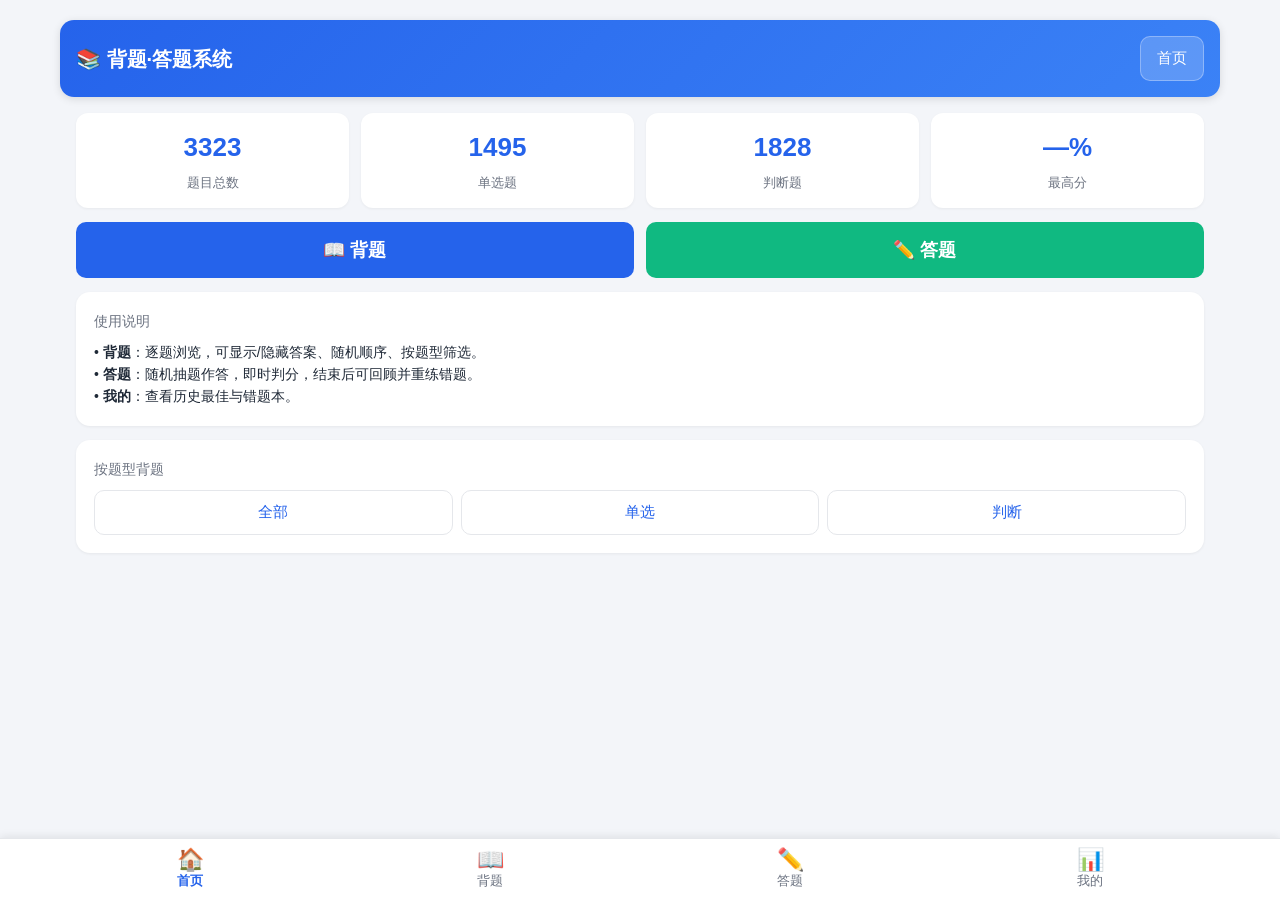
==== static_version/index.html @ 499decf0 "updated index.html" ====
<!DOCTYPE html>
<html lang="zh-CN">
<head>
<meta charset="UTF-8">
<meta name="viewport" content="width=device-width, initial-scale=1, maximum-scale=1, user-scalable=no">
<meta name="theme-color" content="#2563eb">
<title>背题·答题系统</title>
<style>
:root{
  --primary:#2563eb; --primary-d:#1d4ed8; --bg:#f3f5f9; --card:#fff;
  --text:#1f2937; --muted:#6b7280; --line:#e5e7eb;
  --ok:#16a34a; --err:#dc2626; --warn:#d97706;
  --radius:14px;
}
*{box-sizing:border-box; -webkit-tap-highlight-color:transparent;}
html,body{margin:0;padding:0;}
body{font-family:-apple-system,BlinkMacSystemFont,"PingFang SC","Microsoft YaHei","Segoe UI",Roboto,sans-serif;
  background:var(--bg); color:var(--text); line-height:1.6;}
#app{max-width:min(100%,1200px);margin:0 auto;min-height:100vh;display:flex;flex-direction:column;padding:clamp(8px,1.6vw,20px);}
header{position:sticky;top:0;z-index:20;background:linear-gradient(135deg,var(--primary),#3b82f6);
  color:#fff;padding:clamp(10px,1.6vw,16px);display:flex;align-items:center;gap:clamp(8px,1.2vw,12px);box-shadow:0 2px 8px rgba(0,0,0,.12);border-radius:var(--radius);}
header h1{font-size:clamp(16px,2.2vw,20px);margin:0;font-weight:600;flex:1;white-space:nowrap;overflow:hidden;text-overflow:ellipsis;}
header .btn{background:rgba(255,255,255,.18);border:1px solid rgba(255,255,255,.3);}
.btn{display:inline-block;border:none;border-radius:10px;padding:clamp(8px,1.2vw,12px) clamp(10px,1.6vw,16px);font-size:clamp(13px,1.4vw,15px);
  cursor:pointer;color:#fff;background:var(--primary);transition:.15s;text-align:center;}
.btn:active{transform:scale(.97);}
.btn:disabled{opacity:.5;cursor:not-allowed;}
.btn.ghost{background:#fff;color:var(--primary);border:1px solid var(--line);}
.btn.block{display:block;width:100%;}
.btn.big{padding:clamp(12px,1.8vw,16px);font-size:clamp(15px,1.8vw,18px);font-weight:600;}
main{flex:1;padding:clamp(10px,1.6vw,16px);padding-bottom:80px;}
.card{background:var(--card);border-radius:var(--radius);padding:clamp(12px,2vw,18px);margin-bottom:clamp(10px,1.6vw,14px);
  box-shadow:0 1px 3px rgba(0,0,0,.06);}
.card h2{margin:0 0 12px;font-size:clamp(14px,1.6vw,16px);}
.muted{color:var(--muted);font-size:clamp(12px,1.3vw,14px);}
.grid2{display:grid;grid-template-columns:repeat(auto-fit,minmax(min(100%,280px),1fr));gap:clamp(8px,1.2vw,12px);}
.pill{display:inline-block;padding:2px 10px;border-radius:999px;font-size:12px;color:#fff;}
.pill.sel{background:#3b82f6;} .pill.jud{background:#10b981;}
.tabs{display:flex;gap:clamp(6px,1vw,10px);margin-bottom:clamp(10px,1.6vw,14px);}
.tab{flex:1;text-align:center;padding:clamp(8px,1.2vw,10px);border-radius:10px;background:#fff;border:1px solid var(--line);
  cursor:pointer;font-size:clamp(13px,1.4vw,15px);color:var(--muted);}
.tab.on{background:var(--primary);color:#fff;border-color:var(--primary);font-weight:600;}
.statrow{display:flex;gap:clamp(8px,1.2vw,12px);margin-bottom:clamp(10px,1.6vw,14px);flex-wrap:wrap;}
.stat{flex:1;background:#fff;border-radius:12px;padding:clamp(10px,1.6vw,14px);text-align:center;box-shadow:0 1px 3px rgba(0,0,0,.05);min-width:140px;}
.stat b{font-size:clamp(20px,2.4vw,26px);display:block;color:var(--primary);}
.stat span{font-size:clamp(11px,1.2vw,13px);color:var(--muted);}
.qtype{display:inline-block;font-size:clamp(11px,1.2vw,13px);padding:1px clamp(6px,1vw,10px);border-radius:6px;margin-bottom:8px;}
.qtype.sel{background:#eff6ff;color:var(--primary);}
.qtype.jud{background:#ecfdf5;color:#059669;}
.stem{font-size:clamp(15px,1.8vw,19px);font-weight:600;margin:0 0 14px;}
.opt{display:block;width:100%;text-align:left;background:#f8fafc;border:1px solid var(--line);
  border-radius:10px;padding:clamp(10px,1.4vw,13px);margin-bottom:clamp(6px,1vw,8px);font-size:clamp(14px,1.5vw,16px);cursor:pointer;}
.opt .k{display:inline-block;width:clamp(22px,2.2vw,26px);height:clamp(22px,2.2vw,26px);line-height:clamp(22px,2.2vw,26px);text-align:center;
  border-radius:50%;background:#e2e8f0;color:#475569;font-weight:700;margin-right:8px;}
.opt.right{background:#f0fdf4;border-color:var(--ok);color:#14532d;}
.opt.right .k{background:var(--ok);color:#fff;}
.opt.wrong{background:#fef2f2;border-color:var(--err);color:#7f1d1d;}
.opt.wrong .k{background:var(--err);color:#fff;}
.opt.dim{opacity:.5;}
.opt:disabled{cursor:default;}
.ansbox{margin-top:12px;padding:clamp(10px,1.4vw,12px);border-radius:10px;background:#fefce8;border:1px solid #fde68a;font-size:clamp(13px,1.4vw,15px);}
.navbar{display:flex;gap:clamp(6px,1vw,10px);align-items:center;margin-top:clamp(10px,1.4vw,14px);}
.navbar .btn{flex:1;}
.jump{display:flex;align-items:center;gap:clamp(6px,1vw,10px);margin-top:clamp(10px,1.4vw,12px);}
.jump input{flex:1;padding:clamp(8px,1.2vw,10px);border:1px solid var(--line);border-radius:10px;font-size:clamp(13px,1.4vw,15px);text-align:center;}
.progress{height:clamp(6px,0.8vw,10px);background:#e5e7eb;border-radius:999px;overflow:hidden;margin:clamp(8px,1.2vw,12px) 0;}
.progress>div{height:100%;background:var(--primary);width:0;transition:.2s;}
.answer-btn{flex:1;border:2px dashed #cbd5e1;background:#fff;color:var(--primary);}
.toolbar{display:flex;gap:clamp(6px,1vw,10px);margin-bottom:clamp(10px,1.6vw,14px);flex-wrap:wrap;}
.toolbar .btn{flex:1;min-width:clamp(100px,14vw,140px);}
.badge{font-size:clamp(12px,1.3vw,14px);}
.hidden{display:none!important;}
.upload-zone{border:2px dashed #cbd5e1;border-radius:12px;padding:clamp(16px,2vw,24px);text-align:center;color:var(--muted);margin-bottom:clamp(10px,1.6vw,14px);}
.msgok{color:var(--ok);font-size:clamp(13px,1.4vw,15px);}
.msgerr{color:var(--err);font-size:clamp(13px,1.4vw,15px);}
label.chk{display:flex;align-items:center;gap:6px;font-size:clamp(13px,1.4vw,15px);padding:6px 0;}
input[type=number],select{width:100%;padding:clamp(8px,1.2vw,10px);border:1px solid var(--line);border-radius:10px;font-size:clamp(14px,1.5vw,16px);}
.result-big{font-size:clamp(32px,5vw,48px);font-weight:800;text-align:center;color:var(--primary);margin:8px 0 2px;}
.result-sub{text-align:center;color:var(--muted);margin-bottom:clamp(12px,1.8vw,16px);}
.wnum{font-size:clamp(12px,1.2vw,13px);color:var(--muted);margin-bottom:8px;}
footer{position:fixed;bottom:0;left:0;width:100%;background:var(--card);box-shadow:0 -2px 8px rgba(0,0,0,.08);border-top:1px solid var(--line);z-index:20;}
footer .nav{display:flex;max-width:min(100%,1200px);margin:0 auto;}
footer .nav div{flex:1;text-align:center;padding:clamp(8px,1.2vw,10px) 4px clamp(6px,0.8vw,8px);font-size:clamp(11px,1.2vw,13px);color:var(--muted);cursor:pointer;}
footer .nav div.on{color:var(--primary);font-weight:600;}
footer .nav div b{display:block;font-size:clamp(18px,2.2vw,22px);line-height:1;}
</style>
</head>
<body>
<div id="app">
  <header>
    <h1 id="appTitle">📚 背题·答题系统</h1>
    <button class="btn" id="btnHome" onclick="goHome()">首页</button>
  </header>
  <main id="main"></main>
  <footer id="footNav">
    <div class="nav">
      <div onclick="goHome()" id="f1"><b>🏠</b>首页</div>
      <div onclick="goStudy()" id="f2"><b>📖</b>背题</div>
      <div onclick="goQuiz()" id="f3"><b>✏️</b>答题</div>
      <div onclick="goMine()" id="f4"><b>📊</b>我的</div>
    </div>
  </footer>
</div>
<div id="loading" style="text-align:center;padding:60px 0;color:#6b7280;">题库加载中…</div>
<script>
"use strict";
let BANK=[];let META={total:0,choice:0,judge:0};
const $=id=>document.getElementById(id);
async function loadData(){
  try{
    const r=await fetch('data/questions.json',{cache:'no-store'});
    const data=await r.json();
    BANK=data.items||[];META=data.meta||{};
    $('loading').style.display='none';
    $('app').style.display='flex';
    goHome();
  }catch(e){
    $('loading').innerHTML='题库加载失败：请确认 data/questions.json 存在。<br><button class="btn" style="margin-top:10px" onclick="location.reload()">重试</button>';
  }
}
function shuffle(a){a=a.slice();for(let i=a.length-1;i>0;i--){const j=Math.floor(Math.random()*(i+1));[a[i],a[j]]=[a[j],a[i]];}return a;}
function esc(s){return String(s==null?'':s).replace(/[&<>"']/g,c=>({'&':'&amp;','<':'&lt;','>':'&gt;','"':'&quot;',"'":'&#39;'}[c]));}
function typeClass(t){return t==='单选'?'sel':'jud';}
function pill(t){return '<span class="qtype '+typeClass(t)+'">'+esc(t)+'</span>';}
function filterByType(t){if(t==='全部')return BANK;return BANK.filter(q=>q.type===t);}
function setFoot(a){['f1','f2','f3','f4'].forEach(f=>$(f).classList.toggle('on',f==='f'+a));}
function render(html){$('main').innerHTML=html;}

/* ================= 滑动切换题目 ================= */
let touchStartX=0, touchStartY=0, touchEndX=0, touchEndY=0, currentPage='home';
const mainEl=$('main');
mainEl.addEventListener('touchstart',e=>{
  touchStartX=e.changedTouches[0].screenX;
  touchStartY=e.changedTouches[0].screenY;
},{passive:true});
mainEl.addEventListener('touchend',e=>{
  touchEndX=e.changedTouches[0].screenX;
  touchEndY=e.changedTouches[0].screenY;
  handleSwipe();
},{passive:true});
function handleSwipe(){
  const dx=touchEndX-touchStartX, dy=touchEndY-touchStartY;
  if(Math.abs(dx)<50||Math.abs(dy)>Math.abs(dx)*1.2)return; // 阈值与方向判断
  if(currentPage==='study'){dx>0?studyNav(-1):studyNav(1);}
  else if(currentPage==='quiz'){dx>0?quizNav(-1):quizNav(1);}
}

/* ================= 首页 ================= */
function goHome(){
  currentPage='home';
  setFoot(1);
  $('appTitle').textContent='📚 背题·答题系统';
  const pct=localStorage.getItem('bestPct')||'—';
  render(`
    <div class="statrow">
      <div class="stat"><b>${META.total}</b><span>题目总数</span></div>
      <div class="stat"><b>${META.choice}</b><span>单选题</span></div>
      <div class="stat"><b>${META.judge}</b><span>判断题</span></div>
      <div class="stat"><b>${pct}%</b><span>最高分</span></div>
    </div>
    <div class="grid2">
      <button class="btn block big" onclick="goStudy()">📖 背题</button>
      <button class="btn block big" style="background:#10b981" onclick="goQuiz()">✏️ 答题</button>
    </div>
    <div style="height:14px"></div>
    <div class="card">
      <div class="muted">使用说明</div>
      <div style="font-size:14px;margin-top:8px">
        • <b>背题</b>：逐题浏览，可显示/隐藏答案、随机顺序、按题型筛选。<br>
        • <b>答题</b>：随机抽题作答，即时判分，结束后可回顾并重练错题。<br>
        • <b>我的</b>：查看历史最佳与错题本。
      </div>
    </div>
    <div class="card"><div class="muted">按题型背题</div>
      <div style="display:flex;gap:8px;margin-top:10px">
        <button class="btn block ghost" onclick="startStudy('全部')">全部</button>
        <button class="btn block ghost" onclick="startStudy('单选')">单选</button>
        <button class="btn block ghost" onclick="startStudy('判断')">判断</button>
      </div>
    </div>
  `);
}

/* ================= 背题 ================= */
let studyType='全部',studyIdx=0,studyOrder=[],studyShow=true,autoT=null;
function startStudy(t){studyType=t;studyIdx=0;studyOrder=filterByType(t).map((_,i)=>i);studyShow=true;goStudy();}
function goStudy(){
  currentPage='study';
  setFoot(2);
  $('appTitle').textContent='📖 背题';
  const list=filterByType(studyType);
  if(!list.length){render('<div class="card">该题型暂无题目</div>');return;}
  if(studyIdx>=list.length)studyIdx=0;
  renderStudy(list);
}
function renderStudy(list){
  const q=list[studyOrder[studyIdx]];
  let optHtml='';
  if(q.type==='单选'){
    optHtml=['A','B','C','D'].map((k,i)=>q.options[i]?`<div class="opt"><span class="k">${k}</span>${esc(q.options[i])}</div>`:'').join('');
  }else{
    optHtml='<div class="opt"><span class="k">√</span>正确</div><div class="opt"><span class="k">×</span>错误</div>';
  }
  const ans=q.type==='单选'?q.answer:(q.answer==='√'?'√ 正确':'× 错误');
  const tab=(t)=>`<div class="tab ${studyType===t?'on':''}" onclick="switchStudy('${t}')">${t==='全部'?'全部':(t==='单选'?'单选题':'判断题')}</div>`;
  render(`
    <div class="tabs">${tab('全部')}${tab('单选')}${tab('判断')}</div>
    <div class="card">
      <span class="muted">第 ${studyIdx+1} / ${list.length} 题　题型：${esc(q.type)}</span>
      <p class="stem">${esc(q.question)}</p>
      ${optHtml}
      <div class="ansbox hidden" id="ansArea"><b>答案：</b>${ans}</div>
      <div class="navbar">
        <button class="btn ghost" onclick="studyNav(-1)">‹ 上一题</button>
        <button class="btn answer-btn" id="toggleAns" onclick="toggleAns()">显示答案</button>
        <button class="btn ghost" onclick="studyNav(1)">下一题 ›</button>
      </div>
    </div>
    <div class="jump">
      <input type="number" id="jumpInput" min="1" placeholder="跳转到第几题">
      <button class="btn" onclick="studyJump()">跳转</button>
    </div>
    <div class="toolbar">
      <button class="btn ghost" onclick="studyShuffle()">🔀 随机顺序</button>
      <button class="btn ghost" onclick="studyAuto()">⏩ 自动翻页</button>
    </div>
  `);
  const qa=$('ansArea');
  if(studyShow){qa.classList.remove('hidden');$('toggleAns').textContent='隐藏答案';}
}
function switchStudy(t){startStudy(t);}
function toggleAns(){studyShow=!studyShow;goStudy();}
function studyNav(d){
  const list=filterByType(studyType);
  studyIdx=Math.min(Math.max(0,studyIdx+d),list.length-1);
  renderStudy(list);
}
function studyShuffle(){studyOrder=shuffle(studyOrder);studyIdx=0;goStudy();}
function studyJump(){
  const n=parseInt($('jumpInput').value);if(!n)return;
  studyIdx=Math.min(Math.max(0,n-1),filterByType(studyType).length-1);goStudy();
}
function studyAuto(){
  if(autoT){clearInterval(autoT);autoT=null;goStudy();return;}
  studyShow=true;autoT=setInterval(()=>studyNav(1),2500);
  $('toggleAns').textContent='⏸ 停止';
}



/* ================= 答题 ================= */
let quiz={list:[],pos:0,answers:{}};
function goQuiz(){
  currentPage='quiz';
  setFoot(3);
  $('appTitle').textContent='✏️ 答题';
  render(`
    <div class="card">
      <h2>开始新测验</h2>
      <label class="chk"><input type="checkbox" id="cz" checked> 单选题 (${META.choice})</label>
      <label class="chk"><input type="checkbox" id="cj" checked> 判断题 (${META.judge})</label>
      <div style="margin-top:12px"><div class="muted">题目数量</div>
        <select id="qnum">
          <option value="all">全部题目（随机顺序）</option>
          <option value="10">10 题</option>
          <option value="20" selected>20 题</option>
          <option value="30">30 题</option>
          <option value="50">50 题</option>
          <option value="100">100 题</option>
        </select>
      </div>
      <div style="height:14px"></div>
      <button class="btn block big" onclick="startQuiz()">开始答题</button>
    </div>
    <div class="card"><div class="muted">错题本（${wrongCount()} 题）</div>
      <button class="btn block ghost" style="margin-top:10px" onclick="reviewWrong()">做错题本</button>
    </div>
  `);
}
function startQuiz(){
  const cz=$('cz').checked,cj=$('cj').checked;
  if(!cz&&!cj){alert('请至少选择一种题型');return;}
  let pool=BANK.filter(q=>(q.type==='单选'&&cz)||(q.type==='判断'&&cj));
  pool=shuffle(pool);
  const n=$('qnum').value;
  if(n!=='all')pool=pool.slice(0,parseInt(n));
  quiz={list:pool,pos:0,answers:{}};
  renderQuiz();
}
function ansLabel(q){return q.type==='单选'?q.answer:(q.answer==='√'?'√ 正确':'× 错误');}
function renderQuiz(){
  const L=quiz.list.length;
  if(!L){render('<div class="card">没有符合条件的题目</div>');return;}
  const q=quiz.list[quiz.pos];
  const answered=quiz.answers[quiz.pos]!=null;
  let optHtml='';
  const keys=q.type==='单选'?['A','B','C','D']:['√','×'];
  keys.forEach((k,i)=>{
    if(q.type==='单选'&&!q.options[i])return;
    const chosen=quiz.answers[quiz.pos]===k;
    let cls='opt';
    if(answered){if(k===q.answer)cls+=' right';else if(chosen)cls+=' wrong dim';else cls+=' dim';}
    optHtml+=`<button class="${cls}" ${answered?'disabled':''} onclick="pick('${k}')"><span class="k">${k}</span>${q.type==='单选'?esc(q.options[i]):(k==='√'?'正确':'错误')}</button>`;
  });
  let feed='';
  if(answered){const ok=quiz.answers[quiz.pos]===q.answer;
    feed=`<div class="ansbox">${ok?'✅ 回答正确！':('❌ 回答错误，正确答案：'+ansLabel(q))}</div>`;}
  render(`
    <div class="card">
      <div class="muted">第 ${quiz.pos+1} / ${L} 题　已答对 ${score()} 题</div>
      <div class="progress"><div style="width:${L?Math.round(quiz.pos/L*100):0}%"></div></div>
      <p class="stem">${esc(q.question)}</p>
      ${optHtml}
      ${feed}
      <div class="navbar">
        <button class="btn ghost" ${quiz.pos===0?'disabled':''} onclick="quizNav(-1)">‹ 上一题</button>
        ${answered?'<button class="btn" onclick="quizNext()">'+(quiz.pos===L-1?'查看成绩':'下一题')+' ›</button>':'<button class="btn ghost" disabled>请选择答案</button>'}
      </div>
    </div>
  `);
}


function pick(k){quiz.answers[quiz.pos]=k;renderQuiz();}
function quizNav(d){quiz.pos=Math.min(Math.max(0,quiz.pos+d),quiz.list.length-1);renderQuiz();}
function quizNext(){if(quiz.pos<quiz.list.length-1){quiz.pos++;renderQuiz();}else finishQuiz();}
function score(){let s=0;for(const k in quiz.answers){if(quiz.answers[k]===quiz.list[k].answer)s++;}return s;}
function finishQuiz(){
  const L=quiz.list.length,sc=score(),pct=L?Math.round(sc/L*100):0;
  const best=parseInt(localStorage.getItem('bestPct')||'0');
  if(pct>best)localStorage.setItem('bestPct',pct);
  const wrong=quiz.list.map((q,i)=>({...q,ua:quiz.answers[i]})).filter(q=>q.ua!==q.answer);
  saveWrong(wrong.map(({ua,...rest})=>rest));
  let wrongHtml='';
  if(wrong.length){
    wrongHtml='<div class="card"><h2>❌ 错题回顾（'+wrong.length+' 题）</h2>'+
      wrong.map((q,i)=>wrongQuestionHtml(q,i,q.ua)).join('')
      +'<button class="btn block" style="margin-top:12px" onclick="retryQuiz()">🔁 重练这组错题</button></div>';
  }
  render(`
    <div class="card">
      <div class="result-big">${pct}%</div>
      <div class="result-sub">答对 <b>${sc}</b> / <b>${L}</b> 题</div>
      <div class="grid2">
        <button class="btn block ghost" onclick="goQuiz()">再测一次</button>
        <button class="btn block" onclick="goStudy()">去背题</button>
      </div>
    </div>
    ${wrongHtml}
  `);
}
function retryQuiz(){quiz={list:shuffle(quiz.list.filter((q,i)=>quiz.answers[i]!==q.answer)),pos:0,answers:{}};renderQuiz();}
function reviewWrong(){
  const w=getWrong();
  if(!w.length){alert('暂无错题记录 🎉');return;}
  quiz={list:shuffle(w),pos:0,answers:{}};
  renderQuiz();
}

/* ================= 错题本 ================= */
function wrongQuestionHtml(q,i,ua){
  let opts='';
  if(q.type==='单选'){
    opts=['A','B','C','D'].map((k,j)=>{
      if(!q.options[j])return '';
      let mark='';
      if(ua&&ua===k)mark='<span style="color:var(--err);font-weight:600">✗ 你的答案 </span>';
      if(k===q.answer)mark+='<span style="color:var(--ok);font-weight:600">✓ 正确 </span>';
      return '<div style="padding:4px 0">'+mark+'<b>'+k+'</b> '+esc(q.options[j])+'</div>';
    }).join('');
  }else{
    let uaMark='';
    if(ua&&ua!==q.answer)uaMark='<div style="padding:2px 0"><span style="color:var(--err)">你的答案：'+esc(ua)+'</span></div>';
    opts=uaMark+'<div style="padding:4px 0"><b>√</b> 正确</div><div style="padding:4px 0"><b>×</b> 错误</div>';
  }
  return '<div style="border-bottom:1px solid var(--line);padding:8px 0">'+
    '<div class="muted">'+(i+1)+'. '+(q.type==='单选'?'单选':'判断')+'</div>'+
    '<div style="font-size:14px;margin:8px 0">'+esc(q.question)+'</div>'+
    '<div style="margin:6px 0">'+opts+'</div>'+
    '<div style="font-size:13px;color:var(--ok)">答案：'+ansLabel(q)+'</div>'+
    '</div>';
}

function getWrong(){try{return JSON.parse(localStorage.getItem('wrongbook')||'[]');}catch(e){return [];}}
function saveWrong(arr){
  if(!arr.length)return;
  const map=new Map(getWrong().map(q=>[q.question,q]));
  arr.forEach(q=>map.set(q.question,q));
  localStorage.setItem('wrongbook',JSON.stringify([...map.values()]));
}
function wrongCount(){return getWrong().length;}


function goMine(){
  currentPage='mine';
  setFoot(4);
  $('appTitle').textContent='📊 我的';
  const wr=getWrong(),best=localStorage.getItem('bestPct')||'—';
  render(`
    <div class="statrow">
      <div class="stat"><b>${best}%</b><span>历史最佳正确率</span></div>
      <div class="stat"><b>${wr.length}</b><span>错题本数量</span></div>
    </div>
    <div class="card">
      <h2>错题本</h2>
      ${wr.length===0?'<div class="muted">还没有错题，去做一次题吧。</div>':
        wr.slice(0,200).map((q,i)=>wrongQuestionHtml(q,i)).join('')}
      <div style="height:10px"></div>
      <button class="btn block ghost" onclick="reviewWrong()">开始练习错题</button>
      <button class="btn block ghost" style="margin-top:8px;color:var(--err)" onclick="clearWrong()">清空错题本</button>
    </div>
  `);
}
function clearWrong(){if(confirm('确定清空错题本？')){localStorage.removeItem('wrongbook');goMine();}}

/* ================= 启动 ================= */
$('app').style.display='none';
loadData();
</script>
</body>
</html>
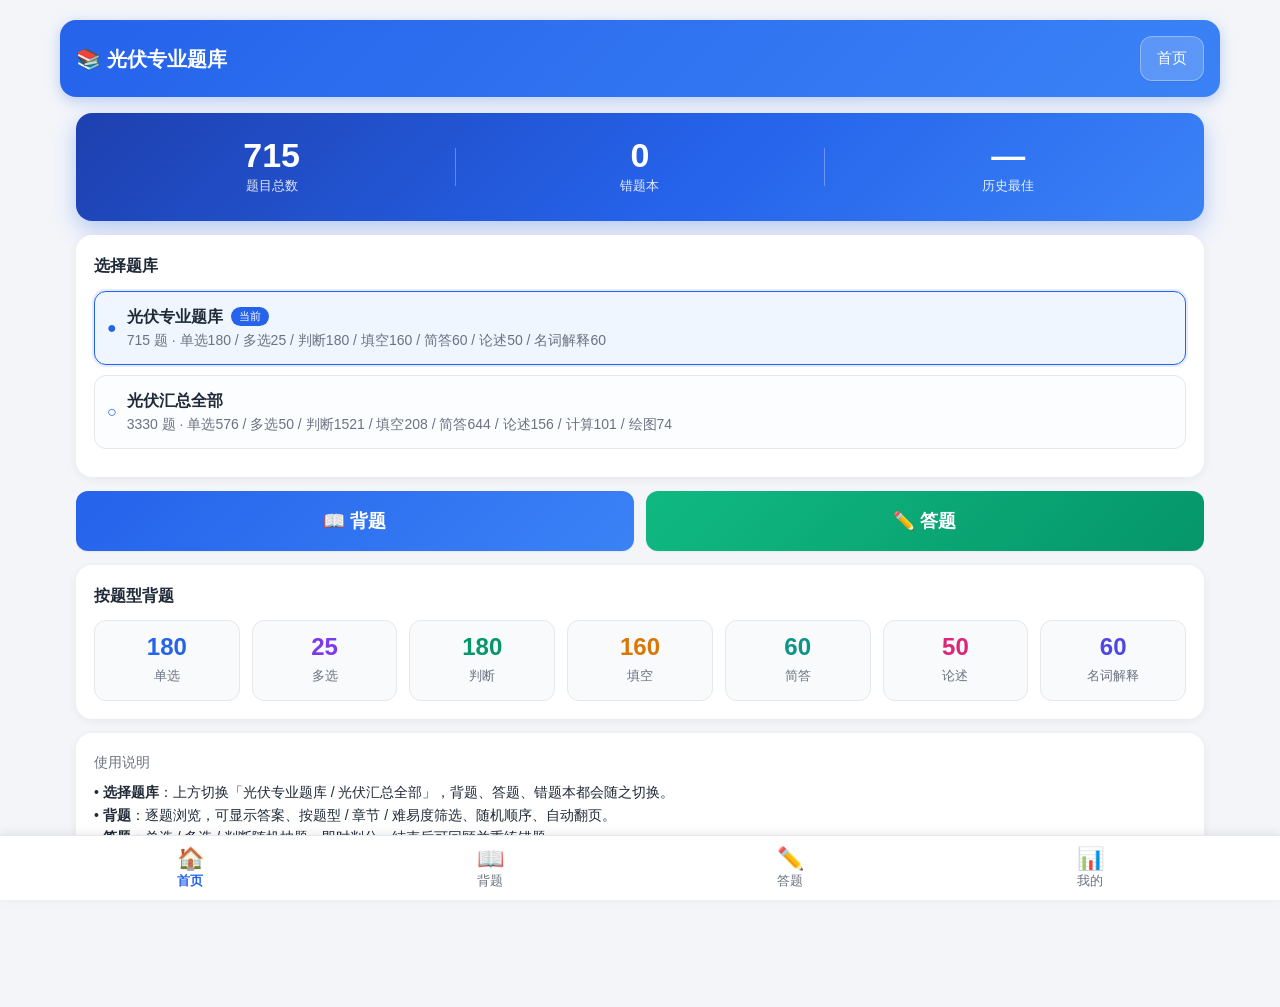
==== commit 6088c4e9: "feat: 多选题库切换 + 光伏汇总全部题库导入，删除 Flask 后端 - 前端重写为纯静态多选题库版：首页选择题库，背题/答题/统计/错题本随题库切换 - 错题本与历史最佳按题库独立存储（旧数据" ====
--- a/static_version/index.html
+++ b/static_version/index.html
@@ -4,91 +4,14 @@
 <meta charset="UTF-8">
 <meta name="viewport" content="width=device-width, initial-scale=1, maximum-scale=1, user-scalable=no">
 <meta name="theme-color" content="#2563eb">
-<title>背题·答题系统</title>
-<style>
-:root{
-  --primary:#2563eb; --primary-d:#1d4ed8; --bg:#f3f5f9; --card:#fff;
-  --text:#1f2937; --muted:#6b7280; --line:#e5e7eb;
-  --ok:#16a34a; --err:#dc2626; --warn:#d97706;
-  --radius:14px;
-}
-*{box-sizing:border-box; -webkit-tap-highlight-color:transparent;}
-html,body{margin:0;padding:0;}
-body{font-family:-apple-system,BlinkMacSystemFont,"PingFang SC","Microsoft YaHei","Segoe UI",Roboto,sans-serif;
-  background:var(--bg); color:var(--text); line-height:1.6;}
-#app{max-width:min(100%,1200px);margin:0 auto;min-height:100vh;display:flex;flex-direction:column;padding:clamp(8px,1.6vw,20px);}
-header{position:sticky;top:0;z-index:20;background:linear-gradient(135deg,var(--primary),#3b82f6);
-  color:#fff;padding:clamp(10px,1.6vw,16px);display:flex;align-items:center;gap:clamp(8px,1.2vw,12px);box-shadow:0 2px 8px rgba(0,0,0,.12);border-radius:var(--radius);}
-header h1{font-size:clamp(16px,2.2vw,20px);margin:0;font-weight:600;flex:1;white-space:nowrap;overflow:hidden;text-overflow:ellipsis;}
-header .btn{background:rgba(255,255,255,.18);border:1px solid rgba(255,255,255,.3);}
-.btn{display:inline-block;border:none;border-radius:10px;padding:clamp(8px,1.2vw,12px) clamp(10px,1.6vw,16px);font-size:clamp(13px,1.4vw,15px);
-  cursor:pointer;color:#fff;background:var(--primary);transition:.15s;text-align:center;}
-.btn:active{transform:scale(.97);}
-.btn:disabled{opacity:.5;cursor:not-allowed;}
-.btn.ghost{background:#fff;color:var(--primary);border:1px solid var(--line);}
-.btn.block{display:block;width:100%;}
-.btn.big{padding:clamp(12px,1.8vw,16px);font-size:clamp(15px,1.8vw,18px);font-weight:600;}
-main{flex:1;padding:clamp(10px,1.6vw,16px);padding-bottom:80px;}
-.card{background:var(--card);border-radius:var(--radius);padding:clamp(12px,2vw,18px);margin-bottom:clamp(10px,1.6vw,14px);
-  box-shadow:0 1px 3px rgba(0,0,0,.06);}
-.card h2{margin:0 0 12px;font-size:clamp(14px,1.6vw,16px);}
-.muted{color:var(--muted);font-size:clamp(12px,1.3vw,14px);}
-.grid2{display:grid;grid-template-columns:repeat(auto-fit,minmax(min(100%,280px),1fr));gap:clamp(8px,1.2vw,12px);}
-.pill{display:inline-block;padding:2px 10px;border-radius:999px;font-size:12px;color:#fff;}
-.pill.sel{background:#3b82f6;} .pill.jud{background:#10b981;}
-.tabs{display:flex;gap:clamp(6px,1vw,10px);margin-bottom:clamp(10px,1.6vw,14px);}
-.tab{flex:1;text-align:center;padding:clamp(8px,1.2vw,10px);border-radius:10px;background:#fff;border:1px solid var(--line);
-  cursor:pointer;font-size:clamp(13px,1.4vw,15px);color:var(--muted);}
-.tab.on{background:var(--primary);color:#fff;border-color:var(--primary);font-weight:600;}
-.statrow{display:flex;gap:clamp(8px,1.2vw,12px);margin-bottom:clamp(10px,1.6vw,14px);flex-wrap:wrap;}
-.stat{flex:1;background:#fff;border-radius:12px;padding:clamp(10px,1.6vw,14px);text-align:center;box-shadow:0 1px 3px rgba(0,0,0,.05);min-width:140px;}
-.stat b{font-size:clamp(20px,2.4vw,26px);display:block;color:var(--primary);}
-.stat span{font-size:clamp(11px,1.2vw,13px);color:var(--muted);}
-.qtype{display:inline-block;font-size:clamp(11px,1.2vw,13px);padding:1px clamp(6px,1vw,10px);border-radius:6px;margin-bottom:8px;}
-.qtype.sel{background:#eff6ff;color:var(--primary);}
-.qtype.jud{background:#ecfdf5;color:#059669;}
-.stem{font-size:clamp(15px,1.8vw,19px);font-weight:600;margin:0 0 14px;}
-.opt{display:block;width:100%;text-align:left;background:#f8fafc;border:1px solid var(--line);
-  border-radius:10px;padding:clamp(10px,1.4vw,13px);margin-bottom:clamp(6px,1vw,8px);font-size:clamp(14px,1.5vw,16px);cursor:pointer;}
-.opt .k{display:inline-block;width:clamp(22px,2.2vw,26px);height:clamp(22px,2.2vw,26px);line-height:clamp(22px,2.2vw,26px);text-align:center;
-  border-radius:50%;background:#e2e8f0;color:#475569;font-weight:700;margin-right:8px;}
-.opt.right{background:#f0fdf4;border-color:var(--ok);color:#14532d;}
-.opt.right .k{background:var(--ok);color:#fff;}
-.opt.wrong{background:#fef2f2;border-color:var(--err);color:#7f1d1d;}
-.opt.wrong .k{background:var(--err);color:#fff;}
-.opt.dim{opacity:.5;}
-.opt:disabled{cursor:default;}
-.ansbox{margin-top:12px;padding:clamp(10px,1.4vw,12px);border-radius:10px;background:#fefce8;border:1px solid #fde68a;font-size:clamp(13px,1.4vw,15px);}
-.navbar{display:flex;gap:clamp(6px,1vw,10px);align-items:center;margin-top:clamp(10px,1.4vw,14px);}
-.navbar .btn{flex:1;}
-.jump{display:flex;align-items:center;gap:clamp(6px,1vw,10px);margin-top:clamp(10px,1.4vw,12px);}
-.jump input{flex:1;padding:clamp(8px,1.2vw,10px);border:1px solid var(--line);border-radius:10px;font-size:clamp(13px,1.4vw,15px);text-align:center;}
-.progress{height:clamp(6px,0.8vw,10px);background:#e5e7eb;border-radius:999px;overflow:hidden;margin:clamp(8px,1.2vw,12px) 0;}
-.progress>div{height:100%;background:var(--primary);width:0;transition:.2s;}
-.answer-btn{flex:1;border:2px dashed #cbd5e1;background:#fff;color:var(--primary);}
-.toolbar{display:flex;gap:clamp(6px,1vw,10px);margin-bottom:clamp(10px,1.6vw,14px);flex-wrap:wrap;}
-.toolbar .btn{flex:1;min-width:clamp(100px,14vw,140px);}
-.badge{font-size:clamp(12px,1.3vw,14px);}
-.hidden{display:none!important;}
-.upload-zone{border:2px dashed #cbd5e1;border-radius:12px;padding:clamp(16px,2vw,24px);text-align:center;color:var(--muted);margin-bottom:clamp(10px,1.6vw,14px);}
-.msgok{color:var(--ok);font-size:clamp(13px,1.4vw,15px);}
-.msgerr{color:var(--err);font-size:clamp(13px,1.4vw,15px);}
-label.chk{display:flex;align-items:center;gap:6px;font-size:clamp(13px,1.4vw,15px);padding:6px 0;}
-input[type=number],select{width:100%;padding:clamp(8px,1.2vw,10px);border:1px solid var(--line);border-radius:10px;font-size:clamp(14px,1.5vw,16px);}
-.result-big{font-size:clamp(32px,5vw,48px);font-weight:800;text-align:center;color:var(--primary);margin:8px 0 2px;}
-.result-sub{text-align:center;color:var(--muted);margin-bottom:clamp(12px,1.8vw,16px);}
-.wnum{font-size:clamp(12px,1.2vw,13px);color:var(--muted);margin-bottom:8px;}
-footer{position:fixed;bottom:0;left:0;width:100%;background:var(--card);box-shadow:0 -2px 8px rgba(0,0,0,.08);border-top:1px solid var(--line);z-index:20;}
-footer .nav{display:flex;max-width:min(100%,1200px);margin:0 auto;}
-footer .nav div{flex:1;text-align:center;padding:clamp(8px,1.2vw,10px) 4px clamp(6px,0.8vw,8px);font-size:clamp(11px,1.2vw,13px);color:var(--muted);cursor:pointer;}
-footer .nav div.on{color:var(--primary);font-weight:600;}
-footer .nav div b{display:block;font-size:clamp(18px,2.2vw,22px);line-height:1;}
-</style>
+<title>光伏题库 · 背题答题</title>
+<link rel="stylesheet" href="vendor/katex.min.css">
+<link rel="stylesheet" href="style.css">
 </head>
 <body>
 <div id="app">
   <header>
-    <h1 id="appTitle">📚 背题·答题系统</h1>
+    <h1 id="appTitle">📚 光伏题库 · 背题答题</h1>
     <button class="btn" id="btnHome" onclick="goHome()">首页</button>
   </header>
   <main id="main"></main>
@@ -102,321 +25,9 @@
   </footer>
 </div>
 <div id="loading" style="text-align:center;padding:60px 0;color:#6b7280;">题库加载中…</div>
-<script>
-"use strict";
-let BANK=[];let META={total:0,choice:0,judge:0};
-const $=id=>document.getElementById(id);
-async function loadData(){
-  try{
-    const r=await fetch('data/questions.json',{cache:'no-store'});
-    const data=await r.json();
-    BANK=data.items||[];META=data.meta||{};
-    $('loading').style.display='none';
-    $('app').style.display='flex';
-    goHome();
-  }catch(e){
-    $('loading').innerHTML='题库加载失败：请确认 data/questions.json 存在。<br><button class="btn" style="margin-top:10px" onclick="location.reload()">重试</button>';
-  }
-}
-function shuffle(a){a=a.slice();for(let i=a.length-1;i>0;i--){const j=Math.floor(Math.random()*(i+1));[a[i],a[j]]=[a[j],a[i]];}return a;}
-function esc(s){return String(s==null?'':s).replace(/[&<>"']/g,c=>({'&':'&amp;','<':'&lt;','>':'&gt;','"':'&quot;',"'":'&#39;'}[c]));}
-function typeClass(t){return t==='单选'?'sel':'jud';}
-function pill(t){return '<span class="qtype '+typeClass(t)+'">'+esc(t)+'</span>';}
-function filterByType(t){if(t==='全部')return BANK;return BANK.filter(q=>q.type===t);}
-function setFoot(a){['f1','f2','f3','f4'].forEach(f=>$(f).classList.toggle('on',f==='f'+a));}
-function render(html){$('main').innerHTML=html;}
-
-/* ================= 滑动切换题目 ================= */
-let touchStartX=0, touchStartY=0, touchEndX=0, touchEndY=0, currentPage='home';
-const mainEl=$('main');
-mainEl.addEventListener('touchstart',e=>{
-  touchStartX=e.changedTouches[0].screenX;
-  touchStartY=e.changedTouches[0].screenY;
-},{passive:true});
-mainEl.addEventListener('touchend',e=>{
-  touchEndX=e.changedTouches[0].screenX;
-  touchEndY=e.changedTouches[0].screenY;
-  handleSwipe();
-},{passive:true});
-function handleSwipe(){
-  const dx=touchEndX-touchStartX, dy=touchEndY-touchStartY;
-  if(Math.abs(dx)<50||Math.abs(dy)>Math.abs(dx)*1.2)return; // 阈值与方向判断
-  if(currentPage==='study'){dx>0?studyNav(-1):studyNav(1);}
-  else if(currentPage==='quiz'){dx>0?quizNav(-1):quizNav(1);}
-}
-
-/* ================= 首页 ================= */
-function goHome(){
-  currentPage='home';
-  setFoot(1);
-  $('appTitle').textContent='📚 背题·答题系统';
-  const pct=localStorage.getItem('bestPct')||'—';
-  render(`
-    <div class="statrow">
-      <div class="stat"><b>${META.total}</b><span>题目总数</span></div>
-      <div class="stat"><b>${META.choice}</b><span>单选题</span></div>
-      <div class="stat"><b>${META.judge}</b><span>判断题</span></div>
-      <div class="stat"><b>${pct}%</b><span>最高分</span></div>
-    </div>
-    <div class="grid2">
-      <button class="btn block big" onclick="goStudy()">📖 背题</button>
-      <button class="btn block big" style="background:#10b981" onclick="goQuiz()">✏️ 答题</button>
-    </div>
-    <div style="height:14px"></div>
-    <div class="card">
-      <div class="muted">使用说明</div>
-      <div style="font-size:14px;margin-top:8px">
-        • <b>背题</b>：逐题浏览，可显示/隐藏答案、随机顺序、按题型筛选。<br>
-        • <b>答题</b>：随机抽题作答，即时判分，结束后可回顾并重练错题。<br>
-        • <b>我的</b>：查看历史最佳与错题本。
-      </div>
-    </div>
-    <div class="card"><div class="muted">按题型背题</div>
-      <div style="display:flex;gap:8px;margin-top:10px">
-        <button class="btn block ghost" onclick="startStudy('全部')">全部</button>
-        <button class="btn block ghost" onclick="startStudy('单选')">单选</button>
-        <button class="btn block ghost" onclick="startStudy('判断')">判断</button>
-      </div>
-    </div>
-  `);
-}
-
-/* ================= 背题 ================= */
-let studyType='全部',studyIdx=0,studyOrder=[],studyShow=true,autoT=null;
-function startStudy(t){studyType=t;studyIdx=0;studyOrder=filterByType(t).map((_,i)=>i);studyShow=true;goStudy();}
-function goStudy(){
-  currentPage='study';
-  setFoot(2);
-  $('appTitle').textContent='📖 背题';
-  const list=filterByType(studyType);
-  if(!list.length){render('<div class="card">该题型暂无题目</div>');return;}
-  if(studyIdx>=list.length)studyIdx=0;
-  renderStudy(list);
-}
-function renderStudy(list){
-  const q=list[studyOrder[studyIdx]];
-  let optHtml='';
-  if(q.type==='单选'){
-    optHtml=['A','B','C','D'].map((k,i)=>q.options[i]?`<div class="opt"><span class="k">${k}</span>${esc(q.options[i])}</div>`:'').join('');
-  }else{
-    optHtml='<div class="opt"><span class="k">√</span>正确</div><div class="opt"><span class="k">×</span>错误</div>';
-  }
-  const ans=q.type==='单选'?q.answer:(q.answer==='√'?'√ 正确':'× 错误');
-  const tab=(t)=>`<div class="tab ${studyType===t?'on':''}" onclick="switchStudy('${t}')">${t==='全部'?'全部':(t==='单选'?'单选题':'判断题')}</div>`;
-  render(`
-    <div class="tabs">${tab('全部')}${tab('单选')}${tab('判断')}</div>
-    <div class="card">
-      <span class="muted">第 ${studyIdx+1} / ${list.length} 题　题型：${esc(q.type)}</span>
-      <p class="stem">${esc(q.question)}</p>
-      ${optHtml}
-      <div class="ansbox hidden" id="ansArea"><b>答案：</b>${ans}</div>
-      <div class="navbar">
-        <button class="btn ghost" onclick="studyNav(-1)">‹ 上一题</button>
-        <button class="btn answer-btn" id="toggleAns" onclick="toggleAns()">显示答案</button>
-        <button class="btn ghost" onclick="studyNav(1)">下一题 ›</button>
-      </div>
-    </div>
-    <div class="jump">
-      <input type="number" id="jumpInput" min="1" placeholder="跳转到第几题">
-      <button class="btn" onclick="studyJump()">跳转</button>
-    </div>
-    <div class="toolbar">
-      <button class="btn ghost" onclick="studyShuffle()">🔀 随机顺序</button>
-      <button class="btn ghost" onclick="studyAuto()">⏩ 自动翻页</button>
-    </div>
-  `);
-  const qa=$('ansArea');
-  if(studyShow){qa.classList.remove('hidden');$('toggleAns').textContent='隐藏答案';}
-}
-function switchStudy(t){startStudy(t);}
-function toggleAns(){studyShow=!studyShow;goStudy();}
-function studyNav(d){
-  const list=filterByType(studyType);
-  studyIdx=Math.min(Math.max(0,studyIdx+d),list.length-1);
-  renderStudy(list);
-}
-function studyShuffle(){studyOrder=shuffle(studyOrder);studyIdx=0;goStudy();}
-function studyJump(){
-  const n=parseInt($('jumpInput').value);if(!n)return;
-  studyIdx=Math.min(Math.max(0,n-1),filterByType(studyType).length-1);goStudy();
-}
-function studyAuto(){
-  if(autoT){clearInterval(autoT);autoT=null;goStudy();return;}
-  studyShow=true;autoT=setInterval(()=>studyNav(1),2500);
-  $('toggleAns').textContent='⏸ 停止';
-}
-
-
-
-/* ================= 答题 ================= */
-let quiz={list:[],pos:0,answers:{}};
-function goQuiz(){
-  currentPage='quiz';
-  setFoot(3);
-  $('appTitle').textContent='✏️ 答题';
-  render(`
-    <div class="card">
-      <h2>开始新测验</h2>
-      <label class="chk"><input type="checkbox" id="cz" checked> 单选题 (${META.choice})</label>
-      <label class="chk"><input type="checkbox" id="cj" checked> 判断题 (${META.judge})</label>
-      <div style="margin-top:12px"><div class="muted">题目数量</div>
-        <select id="qnum">
-          <option value="all">全部题目（随机顺序）</option>
-          <option value="10">10 题</option>
-          <option value="20" selected>20 题</option>
-          <option value="30">30 题</option>
-          <option value="50">50 题</option>
-          <option value="100">100 题</option>
-        </select>
-      </div>
-      <div style="height:14px"></div>
-      <button class="btn block big" onclick="startQuiz()">开始答题</button>
-    </div>
-    <div class="card"><div class="muted">错题本（${wrongCount()} 题）</div>
-      <button class="btn block ghost" style="margin-top:10px" onclick="reviewWrong()">做错题本</button>
-    </div>
-  `);
-}
-function startQuiz(){
-  const cz=$('cz').checked,cj=$('cj').checked;
-  if(!cz&&!cj){alert('请至少选择一种题型');return;}
-  let pool=BANK.filter(q=>(q.type==='单选'&&cz)||(q.type==='判断'&&cj));
-  pool=shuffle(pool);
-  const n=$('qnum').value;
-  if(n!=='all')pool=pool.slice(0,parseInt(n));
-  quiz={list:pool,pos:0,answers:{}};
-  renderQuiz();
-}
-function ansLabel(q){return q.type==='单选'?q.answer:(q.answer==='√'?'√ 正确':'× 错误');}
-function renderQuiz(){
-  const L=quiz.list.length;
-  if(!L){render('<div class="card">没有符合条件的题目</div>');return;}
-  const q=quiz.list[quiz.pos];
-  const answered=quiz.answers[quiz.pos]!=null;
-  let optHtml='';
-  const keys=q.type==='单选'?['A','B','C','D']:['√','×'];
-  keys.forEach((k,i)=>{
-    if(q.type==='单选'&&!q.options[i])return;
-    const chosen=quiz.answers[quiz.pos]===k;
-    let cls='opt';
-    if(answered){if(k===q.answer)cls+=' right';else if(chosen)cls+=' wrong dim';else cls+=' dim';}
-    optHtml+=`<button class="${cls}" ${answered?'disabled':''} onclick="pick('${k}')"><span class="k">${k}</span>${q.type==='单选'?esc(q.options[i]):(k==='√'?'正确':'错误')}</button>`;
-  });
-  let feed='';
-  if(answered){const ok=quiz.answers[quiz.pos]===q.answer;
-    feed=`<div class="ansbox">${ok?'✅ 回答正确！':('❌ 回答错误，正确答案：'+ansLabel(q))}</div>`;}
-  render(`
-    <div class="card">
-      <div class="muted">第 ${quiz.pos+1} / ${L} 题　已答对 ${score()} 题</div>
-      <div class="progress"><div style="width:${L?Math.round(quiz.pos/L*100):0}%"></div></div>
-      <p class="stem">${esc(q.question)}</p>
-      ${optHtml}
-      ${feed}
-      <div class="navbar">
-        <button class="btn ghost" ${quiz.pos===0?'disabled':''} onclick="quizNav(-1)">‹ 上一题</button>
-        ${answered?'<button class="btn" onclick="quizNext()">'+(quiz.pos===L-1?'查看成绩':'下一题')+' ›</button>':'<button class="btn ghost" disabled>请选择答案</button>'}
-      </div>
-    </div>
-  `);
-}
-
-
-function pick(k){quiz.answers[quiz.pos]=k;renderQuiz();}
-function quizNav(d){quiz.pos=Math.min(Math.max(0,quiz.pos+d),quiz.list.length-1);renderQuiz();}
-function quizNext(){if(quiz.pos<quiz.list.length-1){quiz.pos++;renderQuiz();}else finishQuiz();}
-function score(){let s=0;for(const k in quiz.answers){if(quiz.answers[k]===quiz.list[k].answer)s++;}return s;}
-function finishQuiz(){
-  const L=quiz.list.length,sc=score(),pct=L?Math.round(sc/L*100):0;
-  const best=parseInt(localStorage.getItem('bestPct')||'0');
-  if(pct>best)localStorage.setItem('bestPct',pct);
-  const wrong=quiz.list.map((q,i)=>({...q,ua:quiz.answers[i]})).filter(q=>q.ua!==q.answer);
-  saveWrong(wrong.map(({ua,...rest})=>rest));
-  let wrongHtml='';
-  if(wrong.length){
-    wrongHtml='<div class="card"><h2>❌ 错题回顾（'+wrong.length+' 题）</h2>'+
-      wrong.map((q,i)=>wrongQuestionHtml(q,i,q.ua)).join('')
-      +'<button class="btn block" style="margin-top:12px" onclick="retryQuiz()">🔁 重练这组错题</button></div>';
-  }
-  render(`
-    <div class="card">
-      <div class="result-big">${pct}%</div>
-      <div class="result-sub">答对 <b>${sc}</b> / <b>${L}</b> 题</div>
-      <div class="grid2">
-        <button class="btn block ghost" onclick="goQuiz()">再测一次</button>
-        <button class="btn block" onclick="goStudy()">去背题</button>
-      </div>
-    </div>
-    ${wrongHtml}
-  `);
-}
-function retryQuiz(){quiz={list:shuffle(quiz.list.filter((q,i)=>quiz.answers[i]!==q.answer)),pos:0,answers:{}};renderQuiz();}
-function reviewWrong(){
-  const w=getWrong();
-  if(!w.length){alert('暂无错题记录 🎉');return;}
-  quiz={list:shuffle(w),pos:0,answers:{}};
-  renderQuiz();
-}
-
-/* ================= 错题本 ================= */
-function wrongQuestionHtml(q,i,ua){
-  let opts='';
-  if(q.type==='单选'){
-    opts=['A','B','C','D'].map((k,j)=>{
-      if(!q.options[j])return '';
-      let mark='';
-      if(ua&&ua===k)mark='<span style="color:var(--err);font-weight:600">✗ 你的答案 </span>';
-      if(k===q.answer)mark+='<span style="color:var(--ok);font-weight:600">✓ 正确 </span>';
-      return '<div style="padding:4px 0">'+mark+'<b>'+k+'</b> '+esc(q.options[j])+'</div>';
-    }).join('');
-  }else{
-    let uaMark='';
-    if(ua&&ua!==q.answer)uaMark='<div style="padding:2px 0"><span style="color:var(--err)">你的答案：'+esc(ua)+'</span></div>';
-    opts=uaMark+'<div style="padding:4px 0"><b>√</b> 正确</div><div style="padding:4px 0"><b>×</b> 错误</div>';
-  }
-  return '<div style="border-bottom:1px solid var(--line);padding:8px 0">'+
-    '<div class="muted">'+(i+1)+'. '+(q.type==='单选'?'单选':'判断')+'</div>'+
-    '<div style="font-size:14px;margin:8px 0">'+esc(q.question)+'</div>'+
-    '<div style="margin:6px 0">'+opts+'</div>'+
-    '<div style="font-size:13px;color:var(--ok)">答案：'+ansLabel(q)+'</div>'+
-    '</div>';
-}
-
-function getWrong(){try{return JSON.parse(localStorage.getItem('wrongbook')||'[]');}catch(e){return [];}}
-function saveWrong(arr){
-  if(!arr.length)return;
-  const map=new Map(getWrong().map(q=>[q.question,q]));
-  arr.forEach(q=>map.set(q.question,q));
-  localStorage.setItem('wrongbook',JSON.stringify([...map.values()]));
-}
-function wrongCount(){return getWrong().length;}
-
-
-function goMine(){
-  currentPage='mine';
-  setFoot(4);
-  $('appTitle').textContent='📊 我的';
-  const wr=getWrong(),best=localStorage.getItem('bestPct')||'—';
-  render(`
-    <div class="statrow">
-      <div class="stat"><b>${best}%</b><span>历史最佳正确率</span></div>
-      <div class="stat"><b>${wr.length}</b><span>错题本数量</span></div>
-    </div>
-    <div class="card">
-      <h2>错题本</h2>
-      ${wr.length===0?'<div class="muted">还没有错题，去做一次题吧。</div>':
-        wr.slice(0,200).map((q,i)=>wrongQuestionHtml(q,i)).join('')}
-      <div style="height:10px"></div>
-      <button class="btn block ghost" onclick="reviewWrong()">开始练习错题</button>
-      <button class="btn block ghost" style="margin-top:8px;color:var(--err)" onclick="clearWrong()">清空错题本</button>
-    </div>
-  `);
-}
-function clearWrong(){if(confirm('确定清空错题本？')){localStorage.removeItem('wrongbook');goMine();}}
-
-/* ================= 启动 ================= */
-$('app').style.display='none';
-loadData();
-</script>
+<div id="imgZoom" class="img-zoom hidden" onclick="closeZoom()"><img id="imgZoomImg" alt=""></div>
+<script src="vendor/katex.min.js"></script>
+<script src="vendor/auto-render.min.js"></script>
+<script src="app.js"></script>
 </body>
-</html>
-
+</html>
--- a/static_version/style.css
+++ b/static_version/style.css
@@ -0,0 +1,207 @@
+:root{
+  --primary:#2563eb; --primary-d:#1d4ed8; --bg:#f3f5f9; --card:#fff;
+  --text:#1f2937; --muted:#6b7280; --line:#e5e7eb;
+  --ok:#16a34a; --err:#dc2626; --warn:#d97706;
+  --radius:16px;
+}
+*{box-sizing:border-box; -webkit-tap-highlight-color:transparent;}
+html,body{margin:0;padding:0;}
+body{font-family:-apple-system,BlinkMacSystemFont,"PingFang SC","Microsoft YaHei","Segoe UI",Roboto,sans-serif;
+  background:var(--bg); color:var(--text); line-height:1.6;}
+#app{max-width:min(100%,1200px);margin:0 auto;min-height:100vh;display:flex;flex-direction:column;padding:clamp(8px,1.6vw,20px);}
+
+/* ---------- 顶栏 ---------- */
+header{position:sticky;top:0;z-index:20;background:linear-gradient(135deg,var(--primary),#3b82f6);
+  color:#fff;padding:clamp(10px,1.6vw,16px);display:flex;align-items:center;gap:clamp(8px,1.2vw,12px);
+  box-shadow:0 4px 14px rgba(37,99,235,.28);border-radius:var(--radius);}
+header h1{font-size:clamp(16px,2.2vw,20px);margin:0;font-weight:600;flex:1;white-space:nowrap;overflow:hidden;text-overflow:ellipsis;}
+header .btn{background:rgba(255,255,255,.18);border:1px solid rgba(255,255,255,.32);}
+
+/* ---------- 按钮 ---------- */
+.btn{display:inline-block;border:none;border-radius:12px;padding:clamp(8px,1.2vw,12px) clamp(10px,1.6vw,16px);
+  font-size:clamp(13px,1.4vw,15px);cursor:pointer;color:#fff;background:var(--primary);transition:.15s;text-align:center;
+  font-family:inherit;box-shadow:0 1px 2px rgba(0,0,0,.06);}
+.btn:active{transform:scale(.97);}
+.btn:disabled{opacity:.5;cursor:not-allowed;}
+.btn.ghost{background:#fff;color:var(--primary);border:1px solid var(--line);}
+.btn.block{display:block;width:100%;}
+.btn.big{padding:clamp(13px,1.9vw,18px);font-size:clamp(15px,1.8vw,18px);font-weight:600;}
+.btn.tiny{padding:4px 10px;font-size:12px;margin-top:8px;}
+.grad-blue{background:linear-gradient(135deg,#2563eb,#3b82f6);}
+.grad-green{background:linear-gradient(135deg,#10b981,#059669);}
+
+main{flex:1;padding:clamp(10px,1.6vw,16px);padding-bottom:84px;}
+.card{background:var(--card);border-radius:var(--radius);padding:clamp(12px,2vw,18px);margin-bottom:clamp(10px,1.6vw,14px);
+  box-shadow:0 2px 10px rgba(15,23,42,.06);}
+.card h2{margin:0 0 12px;font-size:clamp(14px,1.6vw,16px);}
+.muted{color:var(--muted);font-size:clamp(12px,1.3vw,14px);}
+.mb6{margin-bottom:8px;}
+.grid2{display:grid;grid-template-columns:repeat(auto-fit,minmax(min(100%,260px),1fr));gap:clamp(8px,1.2vw,12px);}
+.hidden{display:none!important;}
+.empty{text-align:center;color:var(--muted);}
+
+/* ---------- 首页 ---------- */
+.hero{display:flex;align-items:center;gap:8px;background:linear-gradient(135deg,#1e40af,#2563eb 55%,#3b82f6);
+  color:#fff;border-radius:var(--radius);padding:clamp(16px,2.4vw,24px) clamp(12px,2vw,20px);margin-bottom:clamp(10px,1.6vw,14px);
+  box-shadow:0 8px 22px rgba(37,99,235,.3);}
+.hero-item{flex:1;text-align:center;}
+.hero-num{font-size:clamp(22px,3.2vw,34px);font-weight:800;line-height:1.1;}
+.hero-cap{font-size:clamp(11px,1.2vw,13px);opacity:.88;margin-top:2px;}
+.hero-divider{width:1px;height:38px;background:rgba(255,255,255,.3);}
+.typegrid{display:grid;grid-template-columns:repeat(auto-fit,minmax(88px,1fr));gap:clamp(8px,1.2vw,12px);}
+.tstat{border-radius:12px;padding:12px 6px;text-align:center;cursor:pointer;background:#f8fafc;border:1px solid var(--line);
+  transition:.15s;}
+.tstat:active{transform:scale(.96);}
+.tstat b{display:block;font-size:clamp(18px,2.2vw,24px);line-height:1.2;}
+.tstat span{font-size:clamp(11px,1.2vw,13px);color:var(--muted);}
+.tstat.sel b{color:#2563eb;} .tstat.multi b{color:#7c3aed;} .tstat.jud b{color:#059669;}
+.tstat.fill b{color:#d97706;} .tstat.short b{color:#0d9488;} .tstat.essay b{color:#db2777;}
+.tstat.noun b{color:#4f46e5;}
+.tip{font-size:14px;margin-top:8px;}
+
+/* ---------- 题型 / 标签 ---------- */
+.qtype{display:inline-block;font-size:clamp(11px,1.2vw,13px);padding:1px clamp(7px,1vw,10px);border-radius:999px;
+  font-weight:600;line-height:1.7;}
+.qtype.sel{background:#eff6ff;color:#2563eb;}
+.qtype.multi{background:#f5f3ff;color:#7c3aed;}
+.qtype.jud{background:#ecfdf5;color:#059669;}
+.qtype.fill{background:#fffbeb;color:#b45309;}
+.qtype.short{background:#f0fdfa;color:#0f766e;}
+.qtype.essay{background:#fdf2f8;color:#be185d;}
+.qtype.noun{background:#eef2ff;color:#4338ca;}
+.mchips{display:inline-flex;gap:6px;flex-wrap:wrap;align-items:center;}
+.mchip{display:inline-block;font-size:clamp(11px,1.15vw,12px);padding:1px 8px;border-radius:999px;
+  background:#f1f5f9;color:#475569;}
+.mchip.easy{background:#ecfdf5;color:#047857;}
+.mchip.mid{background:#fffbeb;color:#b45309;}
+.mchip.hard{background:#fef2f2;color:#b91c1c;}
+.qmeta{display:flex;justify-content:space-between;align-items:center;gap:8px;flex-wrap:wrap;margin-bottom:10px;}
+
+/* ---------- 题型 Tab / 筛选 ---------- */
+.tabs{display:flex;gap:clamp(6px,1vw,10px);margin-bottom:clamp(10px,1.6vw,14px);}
+.tabs.scroll-x{overflow-x:auto;flex-wrap:nowrap;padding-bottom:4px;-webkit-overflow-scrolling:touch;scrollbar-width:none;}
+.tabs.scroll-x::-webkit-scrollbar{display:none;}
+.tabs.scroll-x .tab{flex:0 0 auto;min-width:62px;white-space:nowrap;}
+.tab{text-align:center;padding:clamp(7px,1.1vw,10px) clamp(8px,1.3vw,14px);border-radius:12px;background:#fff;
+  border:1px solid var(--line);cursor:pointer;font-size:clamp(13px,1.4vw,15px);color:var(--muted);}
+.tab.on{background:var(--primary);color:#fff;border-color:var(--primary);font-weight:600;box-shadow:0 2px 8px rgba(37,99,235,.3);}
+.tab-num{display:inline-block;margin-left:4px;font-size:11px;opacity:.85;}
+.filters{display:flex;gap:clamp(6px,1vw,10px);margin-bottom:clamp(10px,1.6vw,14px);}
+.filters select{flex:1;padding:clamp(8px,1.2vw,10px);border:1px solid var(--line);border-radius:12px;
+  font-size:clamp(13px,1.4vw,15px);background:#fff;color:var(--text);font-family:inherit;}
+
+/* ---------- 题目 ---------- */
+.qcard{animation:fade .18s ease;}
+@keyframes fade{from{opacity:.4;transform:translateY(4px);}to{opacity:1;transform:none;}}
+.stem{font-size:clamp(15px,1.8vw,19px);font-weight:600;margin:0 0 14px;line-height:1.7;}
+.opt{display:block;width:100%;text-align:left;background:#f8fafc;border:1px solid var(--line);
+  border-radius:12px;padding:clamp(10px,1.4vw,13px);margin-bottom:clamp(6px,1vw,8px);
+  font-size:clamp(14px,1.5vw,16px);cursor:pointer;font-family:inherit;color:var(--text);transition:.15s;line-height:1.55;}
+.opt .k{display:inline-block;width:clamp(24px,2.4vw,28px);height:clamp(24px,2.4vw,28px);line-height:clamp(24px,2.4vw,28px);
+  text-align:center;border-radius:50%;background:#e2e8f0;color:#475569;font-weight:700;margin-right:10px;flex:0 0 auto;}
+.opt.right{background:#f0fdf4;border-color:var(--ok);color:#14532d;}
+.opt.right .k{background:var(--ok);color:#fff;}
+.opt.wrong{background:#fef2f2;border-color:var(--err);color:#7f1d1d;}
+.opt.wrong .k{background:var(--err);color:#fff;}
+.opt.chosen{background:#eff6ff;border-color:var(--primary);color:#1e3a8a;box-shadow:0 0 0 2px rgba(37,99,235,.15);}
+.opt.chosen .k{background:var(--primary);color:#fff;}
+.opt.dim{opacity:.45;}
+.opt:disabled{cursor:default;}
+
+.ansbox{margin-top:12px;padding:clamp(10px,1.5vw,13px);border-radius:12px;background:#fefce8;border:1px solid #fde68a;
+  font-size:clamp(13px,1.45vw,15px);}
+.ansbox.ok{background:#f0fdf4;border-color:#86efac;color:#14532d;}
+.ansbox.bad{background:#fef2f2;border-color:#fca5a5;color:#7f1d1d;}
+.desc{margin-top:6px;padding-top:6px;border-top:1px dashed rgba(0,0,0,.12);font-size:clamp(12px,1.35vw,14px);}
+.answers{margin-top:4px;}
+.answers>div{padding:1px 0;}
+.ans-text{white-space:pre-line;}
+
+.progress{position:relative;height:clamp(12px,1.4vw,16px);background:#e5e7eb;border-radius:999px;overflow:hidden;
+  margin:8px 0 clamp(12px,1.8vw,16px);}
+.progress>div{height:100%;background:linear-gradient(90deg,#3b82f6,#2563eb);width:0;border-radius:999px;transition:.25s;}
+.progress-num{position:absolute;inset:0;display:flex;align-items:center;justify-content:center;font-size:10px;
+  font-weight:700;color:#334155;}
+
+.navbar{display:flex;gap:clamp(6px,1vw,10px);align-items:center;margin-top:clamp(10px,1.4vw,14px);}
+.navbar .btn{flex:1;}
+.answer-btn{flex:1;border:2px dashed #bfdbfe;background:#f8fbff;color:var(--primary);font-weight:600;}
+.jump{display:flex;align-items:center;gap:clamp(6px,1vw,10px);margin-top:clamp(10px,1.4vw,12px);}
+.jump input{flex:1;padding:clamp(8px,1.2vw,10px);border:1px solid var(--line);border-radius:12px;
+  font-size:clamp(13px,1.4vw,15px);text-align:center;font-family:inherit;}
+.toolbar{display:flex;gap:clamp(6px,1vw,10px);margin-top:clamp(10px,1.6vw,14px);margin-bottom:clamp(10px,1.6vw,14px);flex-wrap:wrap;}
+.toolbar .btn{flex:1;min-width:clamp(100px,14vw,150px);}
+
+/* ---------- 答题开始页 ---------- */
+.chk-group{display:flex;flex-wrap:wrap;gap:6px 18px;margin:6px 0 12px;}
+label.chk{display:flex;align-items:center;gap:6px;font-size:clamp(13px,1.4vw,15px);padding:4px 0;cursor:pointer;}
+label.chk input{width:17px;height:17px;accent-color:var(--primary);}
+.field-row{display:grid;grid-template-columns:repeat(auto-fit,minmax(min(100%,160px),1fr));gap:10px;}
+.field .muted{margin-bottom:4px;}
+input[type=number],select{width:100%;padding:clamp(8px,1.2vw,10px);border:1px solid var(--line);border-radius:12px;
+  font-size:clamp(14px,1.5vw,16px);font-family:inherit;background:#fff;color:var(--text);}
+.wrong-entry{display:flex;align-items:center;gap:12px;flex-wrap:wrap;}
+.wrong-entry-txt{flex:1;font-weight:600;min-width:140px;}
+
+/* ---------- 成绩页 ---------- */
+.result-card{text-align:center;}
+.score-ring{width:clamp(140px,20vw,170px);height:clamp(140px,20vw,170px);border-radius:50%;margin:6px auto 14px;
+  background:conic-gradient(var(--primary) calc(var(--pct) * 1%), #e5e7eb 0);
+  display:flex;align-items:center;justify-content:center;box-shadow:0 6px 20px rgba(37,99,235,.22);}
+.score-ring-in{width:78%;height:78%;border-radius:50%;background:#fff;display:flex;flex-direction:column;
+  align-items:center;justify-content:center;}
+.score-ring-in b{font-size:clamp(26px,3.6vw,34px);color:var(--primary);line-height:1.1;}
+.score-ring-in span{font-size:13px;color:var(--muted);}
+.result-sub{color:var(--muted);margin-bottom:clamp(12px,1.8vw,16px);font-size:clamp(13px,1.5vw,15px);}
+
+/* ---------- 错题本 ---------- */
+.wrong-list{margin-top:4px;}
+.witem{border:1px solid var(--line);border-radius:14px;padding:12px;margin-bottom:10px;background:#fcfdff;}
+.wstem{font-size:clamp(14px,1.5vw,16px);font-weight:600;margin:8px 0;line-height:1.6;}
+.wopt{font-size:clamp(13px,1.4vw,14px);padding:4px 8px;border-radius:8px;margin:3px 0;background:#f8fafc;}
+.wopt.right{background:#f0fdf4;}
+.wopt.wrong{background:#fef2f2;}
+.mk{font-size:11px;font-weight:600;margin-right:6px;}
+.mk.ok{color:var(--ok);} .mk.bad{color:var(--err);}
+.wans{margin-top:8px;font-size:clamp(13px,1.4vw,14px);color:var(--ok);font-weight:600;}
+
+/* ---------- 我的统计 ---------- */
+.statrow{display:flex;gap:clamp(8px,1.2vw,12px);margin-bottom:clamp(10px,1.6vw,14px);flex-wrap:wrap;}
+.stat{flex:1;background:#fff;border-radius:14px;padding:clamp(12px,1.8vw,16px);text-align:center;
+  box-shadow:0 2px 10px rgba(15,23,42,.06);min-width:140px;}
+.stat b{font-size:clamp(20px,2.4vw,26px);display:block;color:var(--primary);}
+.stat span{font-size:clamp(11px,1.2vw,13px);color:var(--muted);}
+
+/* ---------- 底栏 ---------- */
+footer{position:fixed;bottom:0;left:0;width:100%;background:var(--card);box-shadow:0 -2px 10px rgba(0,0,0,.08);
+  border-top:1px solid var(--line);z-index:20;}
+footer .nav{display:flex;max-width:min(100%,1200px);margin:0 auto;}
+footer .nav div{flex:1;text-align:center;padding:clamp(8px,1.2vw,10px) 4px clamp(6px,0.8vw,8px);
+  font-size:clamp(11px,1.2vw,13px);color:var(--muted);cursor:pointer;}
+footer .nav div.on{color:var(--primary);font-weight:600;}
+footer .nav div b{display:block;font-size:clamp(18px,2.2vw,22px);line-height:1.15;}
+/* ---------- 新增题型配色 ---------- */
+.qtype.calc{background:#fff7ed;color:#c2410c;}
+.qtype.draw{background:#f0f9ff;color:#0369a1;}
+
+/* ---------- 题库选择 ---------- */
+.bank-row{display:flex;align-items:center;gap:10px;padding:12px;border:1.5px solid var(--line);border-radius:12px;
+  margin-bottom:10px;cursor:pointer;transition:.15s;background:#fcfdff;}
+.bank-row:active{transform:scale(.99);}
+.bank-row.on{border-color:var(--primary);background:#eff6ff;box-shadow:0 0 0 2px rgba(37,99,235,.12);}
+.bank-radio{color:var(--primary);font-size:16px;line-height:1;}
+.bank-main{flex:1;min-width:0;}
+.bank-name{font-weight:600;font-size:clamp(14px,1.5vw,16px);display:flex;align-items:center;gap:8px;}
+.bank-cur{font-size:11px;font-weight:500;color:#fff;background:var(--primary);border-radius:999px;padding:1px 8px;}
+
+/* ---------- 图片 ---------- */
+.imgs{display:flex;flex-wrap:wrap;gap:8px;margin:10px 0;}
+.imgs img{max-width:min(100%,340px);max-height:260px;border:1px solid var(--line);border-radius:10px;
+  background:#fff;cursor:zoom-in;object-fit:contain;}
+.img-zoom{position:fixed;inset:0;background:rgba(15,23,42,.86);z-index:99;display:flex;align-items:center;justify-content:center;padding:16px;}
+.img-zoom img{max-width:100%;max-height:100%;border-radius:10px;background:#fff;}
+
+/* ---------- 填空高亮 / 空位 ---------- */
+.hl{background:#fef08a;color:#7c2d12;border-radius:4px;padding:0 3px;font-weight:600;}
+.blank{display:inline-block;min-width:64px;border-bottom:1.5px solid var(--primary);text-align:center;color:var(--muted);}
+.mchip.warn{background:#fef2f2;color:#b91c1c;}
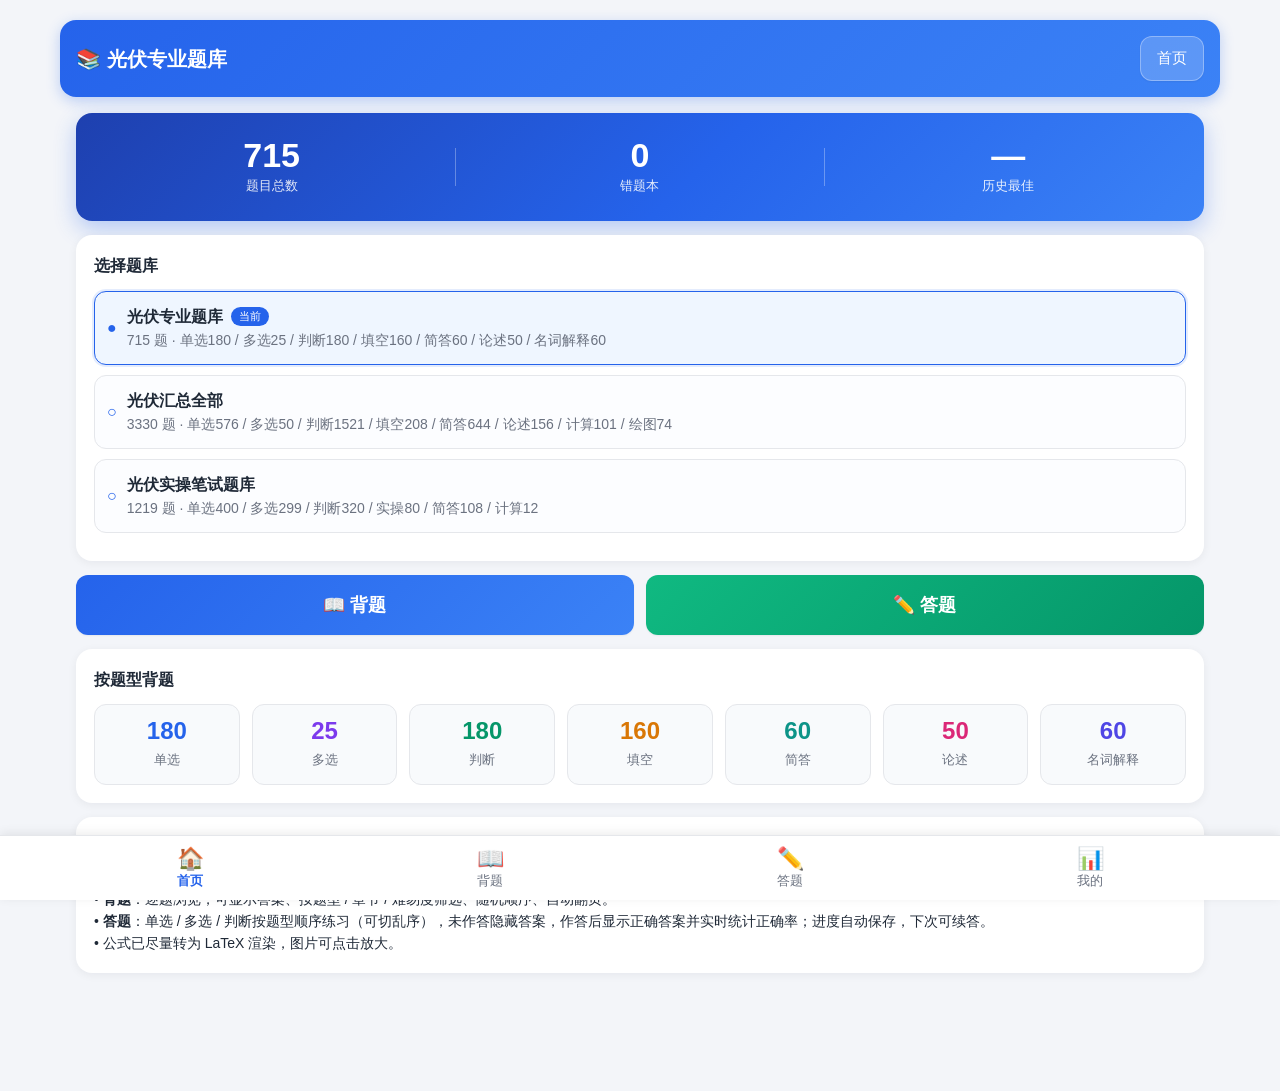
==== commit 92ef0945: "fix: app.js 加版本号缓存失效，修复背题切标签回退旧版 原因：GitHub Pages 对静态资源 Cache-Control: max-age=600，app.js 文件名不变， 浏览器沿" ====
--- a/static_version/index.html
+++ b/static_version/index.html
@@ -28,6 +28,6 @@
 <div id="imgZoom" class="img-zoom hidden" onclick="closeZoom()"><img id="imgZoomImg" alt=""></div>
 <script src="vendor/katex.min.js"></script>
 <script src="vendor/auto-render.min.js"></script>
-<script src="app.js"></script>
+<script src="app.js?v=20261008b"></script>
 </body>
 </html>
--- a/static_version/style.css
+++ b/static_version/style.css
@@ -183,6 +183,8 @@
 /* ---------- 新增题型配色 ---------- */
 .qtype.calc{background:#fff7ed;color:#c2410c;}
 .qtype.draw{background:#f0f9ff;color:#0369a1;}
+.qtype.prac{background:#f1f5f9;color:#334155;}
+.tstat.calc b{color:#c2410c;} .tstat.draw b{color:#0369a1;} .tstat.prac b{color:#334155;}
 
 /* ---------- 题库选择 ---------- */
 .bank-row{display:flex;align-items:center;gap:10px;padding:12px;border:1.5px solid var(--line);border-radius:12px;
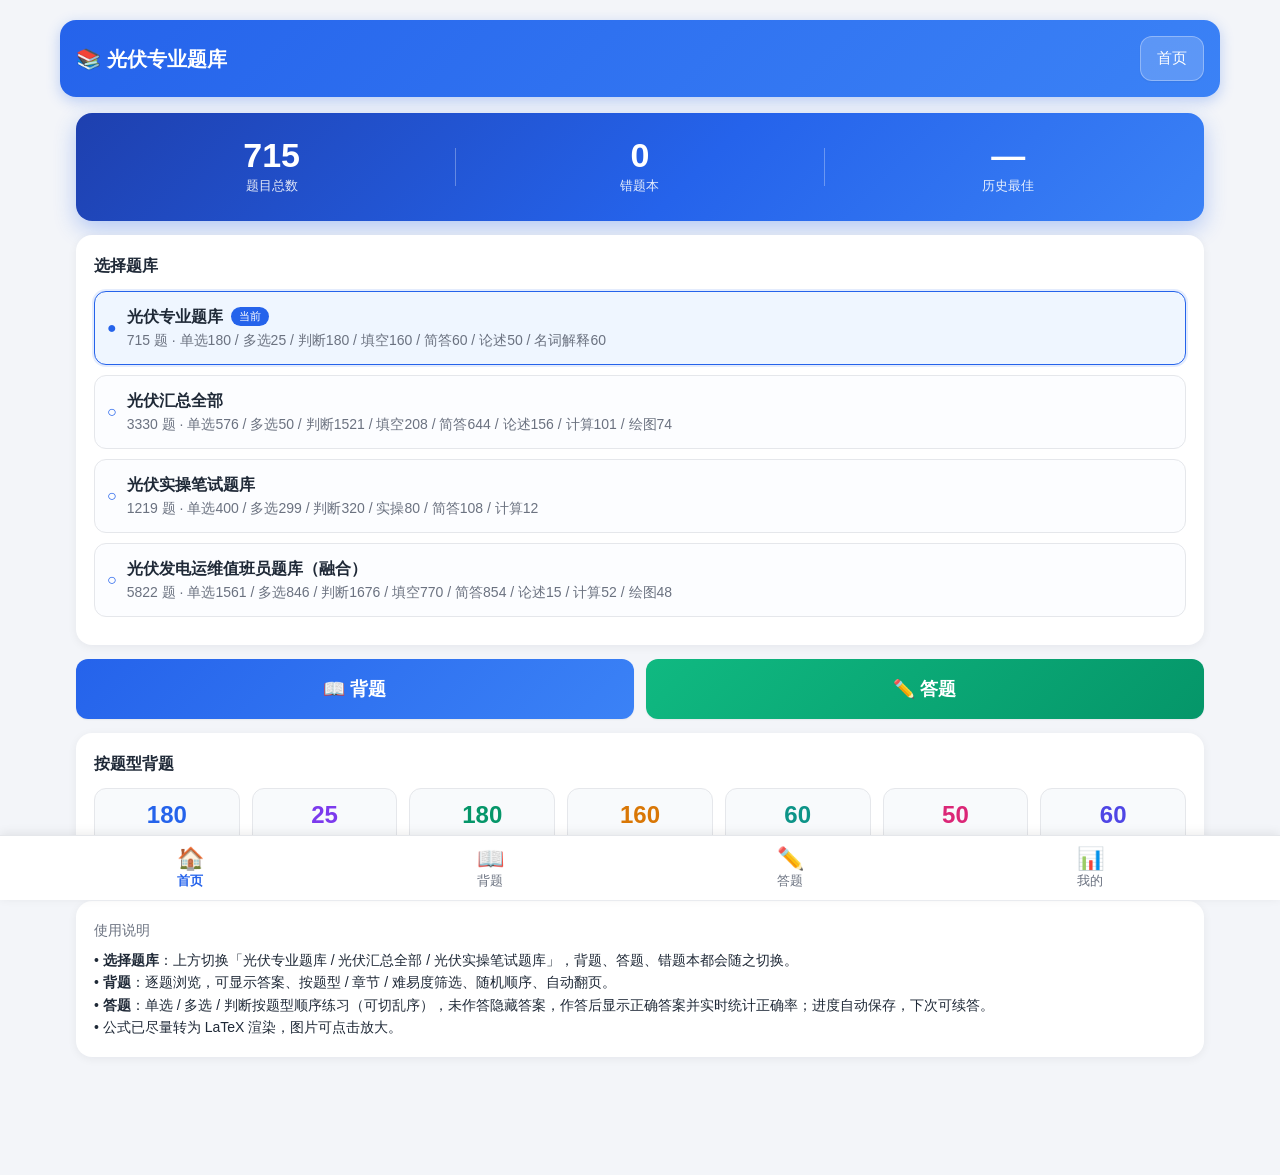
==== commit 6d39bff7: "feat: 新增光伏运维值班员融合题库，停止跟踪 data 源题库" ====
--- a/static_version/index.html
+++ b/static_version/index.html
@@ -28,6 +28,6 @@
 <div id="imgZoom" class="img-zoom hidden" onclick="closeZoom()"><img id="imgZoomImg" alt=""></div>
 <script src="vendor/katex.min.js"></script>
 <script src="vendor/auto-render.min.js"></script>
-<script src="app.js?v=20261008b"></script>
+<script src="app.js?v=20261027a"></script>
 </body>
 </html>
